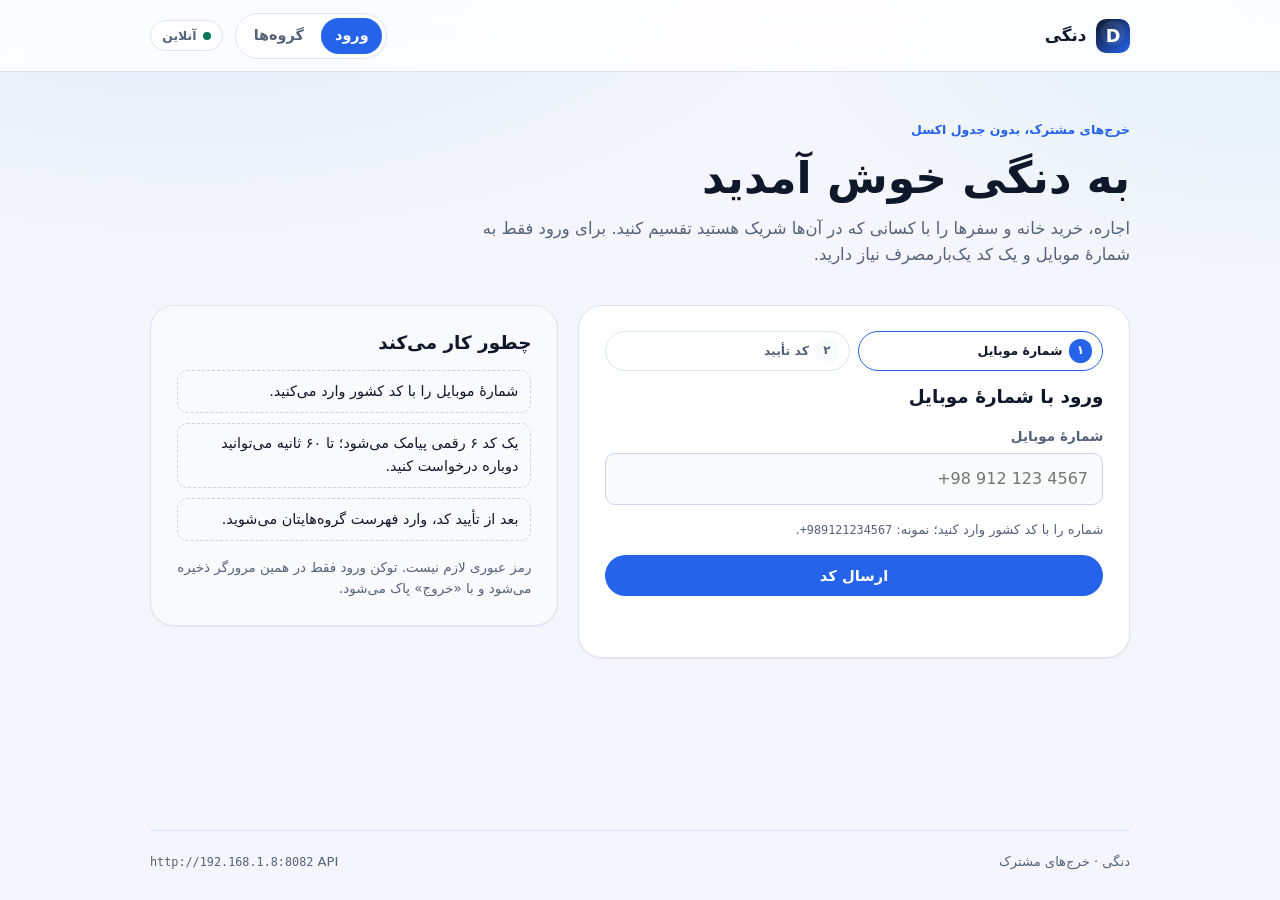
==== Frontend/index.html @ 61715ccf "feat(frontend): add multi-page phone OTP login flow - build two-step phone + SMS code login with loc" ====
<!doctype html>
<html lang="fa" dir="rtl">
  <head>
    <meta charset="utf-8" />
    <meta name="viewport" content="width=device-width, initial-scale=1, viewport-fit=cover" />
    <title>دنگی — خرج‌های مشترک</title>
    <meta
      name="description"
      content="دنگی خرج‌های مشترک را ساده می‌کند: گروه بسازید، هزینه‌ها را ثبت کنید و با دوستانتان حساب‌ها را تسویه کنید."
    />
    <meta name="theme-color" content="#0b1120" />
    <meta name="color-scheme" content="light dark" />

    <link rel="manifest" href="manifest.webmanifest" />
    <link rel="icon" href="icons/icon.svg" type="image/svg+xml" />
    <link rel="icon" href="icons/favicon-32.png" sizes="32x32" type="image/png" />
    <link rel="apple-touch-icon" href="icons/apple-touch-icon.png" sizes="180x180" />

    <link rel="stylesheet" href="css/styles.css" />
    <script src="js/guard.js" data-auth="gate"></script>
  </head>

  <body>
    <main id="app" class="app-main" tabindex="-1">
      <section class="view" aria-labelledby="gate-title">
        <div class="card error-card">
          <p class="eyebrow">دنگی</p>
          <h1 id="gate-title">در حال انتقال…</h1>
          <p class="lede">اگر انتقال انجام نشد، یکی از گزینه‌های زیر را انتخاب کنید.</p>
          <div class="button-row">
            <a class="button button-primary" href="login.html">ورود</a>
            <a class="button button-secondary" href="groups.html">گروه‌ها</a>
          </div>
        </div>
      </section>
    </main>

    <noscript>
      <p class="noscript">
        دنگی برای کار کردن به جاوااسکریپت نیاز دارد. از پیوندهای بالا استفاده کنید.
      </p>
    </noscript>
  </body>
</html>
---- Frontend/css/styles.css ----
/* ==========================================================================
   Dongi — frontend scaffold styles
   Light and dark themes, no framework. Mobile first, progressively enhanced.
   Persian (fa) copy sets `dir="rtl"` on <html>; layout uses logical properties
   so it mirrors correctly, and the type stack prefers Persian-capable fonts.
   ========================================================================== */

:root {
  color-scheme: light dark;

  --bg: #f4f6fb;
  --bg-glow-a: rgb(37 99 235 / 0.1);
  --bg-glow-b: rgb(14 165 233 / 0.08);
  --surface: #ffffff;
  --surface-muted: #f8fafc;
  --text: #0f172a;
  --text-muted: #55627a;
  --border: #dde4f0;
  --border-strong: #c8d3e5;
  --brand: #2563eb;
  --brand-strong: #1d4ed8;
  --brand-soft: rgb(37 99 235 / 0.1);
  --on-brand: #ffffff;
  --success: #047857;
  --success-soft: rgb(4 120 87 / 0.12);
  --danger: #b91c1c;
  --danger-soft: rgb(185 28 28 / 0.12);
  --warning: #b45309;
  --focus: #1d4ed8;
  --shadow-sm: 0 1px 2px rgb(15 23 42 / 0.06);
  --shadow-md: 0 18px 40px -28px rgb(15 23 42 / 0.45);
  --radius-sm: 10px;
  --radius-md: 16px;
  --radius-lg: 24px;
  --header-bg: rgb(255 255 255 / 0.82);
  --max-width: 980px;

  --font-body: "Vazirmatn", "Vazir", "IRANSansX", "IRANSans", "Noto Sans Arabic",
    "Segoe UI", Tahoma, "Geeza Pro", system-ui, -apple-system, sans-serif;
  --font-mono: ui-monospace, SFMono-Regular, "Cascadia Code", "Segoe UI Mono",
    Menlo, Consolas, monospace;
}

@media (prefers-color-scheme: dark) {
  :root {
    --bg: #0b1120;
    --bg-glow-a: rgb(37 99 235 / 0.22);
    --bg-glow-b: rgb(14 165 233 / 0.12);
    --surface: #111a2e;
    --surface-muted: #0e1628;
    --text: #e8eefb;
    --text-muted: #9aa8c2;
    --border: #22304a;
    --border-strong: #31415f;
    --brand: #60a5fa;
    --brand-strong: #93c5fd;
    --brand-soft: rgb(96 165 250 / 0.16);
    --on-brand: #08111f;
    --success: #34d399;
    --success-soft: rgb(52 211 153 / 0.16);
    --danger: #fca5a5;
    --danger-soft: rgb(248 113 113 / 0.16);
    --warning: #fbbf24;
    --focus: #93c5fd;
    --shadow-sm: 0 1px 2px rgb(0 0 0 / 0.4);
    --shadow-md: 0 22px 50px -30px rgb(0 0 0 / 0.85);
    --header-bg: rgb(11 17 32 / 0.82);
  }
}

*,
*::before,
*::after {
  box-sizing: border-box;
}

html {
  -webkit-text-size-adjust: 100%;
}

body {
  margin: 0;
  min-height: 100vh;
  min-height: 100dvh;
  font-family: var(--font-body);
  font-size: 1rem;
  line-height: 1.6;
  color: var(--text);
  background-color: var(--bg);
  background-image:
    radial-gradient(60rem 30rem at 15% -10%, var(--bg-glow-a), transparent 70%),
    radial-gradient(50rem 28rem at 100% 0%, var(--bg-glow-b), transparent 65%);
  background-repeat: no-repeat;
  -webkit-font-smoothing: antialiased;
}

h1,
h2,
h3 {
  line-height: 1.35;
  text-wrap: balance;
}

h1 {
  font-size: clamp(2rem, 5vw, 2.75rem);
  letter-spacing: normal;
  margin: 0 0 0.5rem;
}

h2 {
  font-size: 1.15rem;
  letter-spacing: normal;
  margin: 0 0 0.5rem;
}

p {
  margin: 0 0 1rem;
}

p:last-child {
  margin-bottom: 0;
}

a {
  color: var(--brand);
  text-decoration: none;
  text-underline-offset: 0.15em;
}

a:hover {
  text-decoration: underline;
}

code,
.mono {
  font-family: var(--font-mono);
  font-size: 0.9em;
  /* Code and identifiers keep their Latin order inside RTL prose. */
  direction: ltr;
  unicode-bidi: isolate;
}

code {
  padding: 0.1em 0.35em;
  border-radius: 6px;
  background: var(--brand-soft);
  color: var(--text);
  overflow-wrap: anywhere;
}

img {
  max-width: 100%;
  height: auto;
}

button,
input {
  font: inherit;
}

:focus-visible {
  outline: 3px solid var(--focus);
  outline-offset: 3px;
  border-radius: 6px;
}

[hidden] {
  display: none !important;
}

/* --------------------------------------------------------------------------
   Shell
   -------------------------------------------------------------------------- */

.skip-link {
  position: absolute;
  top: 0.75rem;
  inset-inline-start: 0.75rem;
  z-index: 100;
  padding: 0.65rem 1rem;
  border-radius: var(--radius-sm);
  background: var(--surface);
  color: var(--text);
  box-shadow: var(--shadow-md);
  transform: translateY(-160%);
  transition: transform 120ms ease-out;
}

.skip-link:focus {
  transform: translateY(0);
}

.app-shell {
  display: flex;
  flex-direction: column;
  min-height: 100vh;
  min-height: 100dvh;
}

.app-header {
  position: sticky;
  top: 0;
  z-index: 20;
  border-bottom: 1px solid var(--border);
  background: var(--header-bg);
  backdrop-filter: blur(14px);
  -webkit-backdrop-filter: blur(14px);
}

.app-header-inner {
  display: flex;
  align-items: center;
  justify-content: space-between;
  gap: 1rem;
  width: min(100% - 2.5rem, var(--max-width));
  margin-inline: auto;
  padding-block: 0.8rem;
}

.brand {
  display: inline-flex;
  align-items: center;
  gap: 0.6rem;
  color: var(--text);
  font-weight: 700;
  font-size: 1.05rem;
  letter-spacing: normal;
}

.brand:hover {
  text-decoration: none;
}

.brand-mark {
  width: 34px;
  height: 34px;
  border-radius: 10px;
  box-shadow: var(--shadow-sm);
}

.header-tools {
  display: flex;
  align-items: center;
  gap: 0.75rem;
}

.app-nav {
  display: flex;
  gap: 0.25rem;
  padding: 0.25rem;
  border: 1px solid var(--border);
  border-radius: 999px;
  background: var(--surface);
}

.app-nav a {
  padding: 0.4rem 0.85rem;
  border-radius: 999px;
  color: var(--text-muted);
  font-size: 0.9rem;
  font-weight: 600;
}

.app-nav a:hover {
  color: var(--text);
  background: var(--surface-muted);
  text-decoration: none;
}

.app-nav a[aria-current="page"] {
  color: var(--on-brand);
  background: var(--brand);
}

.status-pill {
  display: inline-flex;
  align-items: center;
  gap: 0.4rem;
  padding: 0.3rem 0.7rem;
  border-radius: 999px;
  border: 1px solid var(--border);
  background: var(--surface);
  color: var(--text-muted);
  font-size: 0.78rem;
  font-weight: 600;
  white-space: nowrap;
}

.status-pill::before {
  content: "";
  width: 8px;
  height: 8px;
  border-radius: 50%;
  background: var(--success);
}

.status-pill[data-state="offline"]::before {
  background: var(--warning);
}

.app-main {
  flex: 1;
  width: min(100% - 2.5rem, var(--max-width));
  margin-inline: auto;
  padding-block: clamp(1.5rem, 4vw, 3rem) 3rem;
}

.app-main:focus,
h1[tabindex="-1"]:focus {
  /* Route changes move focus to the view heading for screen readers; the
     heading is not interactive, so it does not need a focus ring. */
  outline: none;
}

.loading {
  padding: 3rem 0;
  color: var(--text-muted);
  text-align: center;
}

.app-footer {
  display: flex;
  flex-wrap: wrap;
  justify-content: space-between;
  gap: 0.5rem 1rem;
  width: min(100% - 2.5rem, var(--max-width));
  margin-inline: auto;
  padding-block: 1.25rem 1.75rem;
  border-top: 1px solid var(--border);
  color: var(--text-muted);
  font-size: 0.82rem;
}

.app-footer p {
  margin: 0;
}

.app-footer-meta code {
  background: none;
  padding: 0;
  color: inherit;
}

/* --------------------------------------------------------------------------
   Views and cards
   -------------------------------------------------------------------------- */

.view {
  animation: view-in 220ms ease-out both;
}

@keyframes view-in {
  from {
    opacity: 0;
    transform: translateY(6px);
  }
  to {
    opacity: 1;
    transform: none;
  }
}

.eyebrow {
  margin: 0 0 0.5rem;
  color: var(--brand);
  font-size: 0.78rem;
  font-weight: 700;
  letter-spacing: normal;
}

.lede {
  max-width: 62ch;
  color: var(--text-muted);
  font-size: 1.03rem;
}

.hero-copy {
  margin-bottom: clamp(1.5rem, 3vw, 2.25rem);
}

.view-header {
  display: flex;
  align-items: flex-start;
  justify-content: space-between;
  gap: 1.25rem;
  margin-bottom: clamp(1.5rem, 3vw, 2rem);
}

.view-header > div {
  min-width: 0;
}

.group-header {
  justify-content: flex-start;
  align-items: center;
}

.card {
  padding: clamp(1.15rem, 2.4vw, 1.6rem);
  border: 1px solid var(--border);
  border-radius: var(--radius-lg);
  background: var(--surface);
  box-shadow: var(--shadow-sm);
}

.panel-grid {
  display: grid;
  grid-template-columns: minmax(0, 1.15fr) minmax(0, 0.85fr);
  gap: 1.25rem;
  align-items: start;
}

.auth-card {
  display: grid;
  gap: 0.9rem;
}

.auth-card h2 {
  margin-bottom: 0.1rem;
}

.auth-form {
  display: grid;
  gap: 0.9rem;
}

.login-steps {
  display: flex;
  gap: 0.5rem;
  margin: 0;
  padding: 0;
  list-style: none;
}

.login-step {
  display: flex;
  align-items: center;
  gap: 0.4rem;
  flex: 1;
  min-width: 0;
  padding: 0.45rem 0.65rem;
  border: 1px solid var(--border);
  border-radius: 999px;
  color: var(--text-muted);
  font-size: 0.78rem;
  font-weight: 600;
}

.login-step .step-number {
  display: inline-grid;
  place-items: center;
  flex: none;
  width: 1.45rem;
  height: 1.45rem;
  border-radius: 50%;
  background: var(--surface-muted);
  color: var(--text-muted);
  font-size: 0.75rem;
}

.login-step[aria-current="step"] {
  border-color: var(--brand);
  color: var(--text);
}

.login-step[aria-current="step"] .step-number {
  background: var(--brand);
  color: var(--on-brand);
}

.login-step[data-complete="true"] {
  border-color: var(--success);
  color: var(--success);
}

.login-step[data-complete="true"] .step-number {
  background: var(--success-soft);
  color: var(--success);
}

.code-intro {
  margin: 0;
  color: var(--text-muted);
  font-size: 0.9rem;
}

.phone-display {
  color: var(--text);
  font-family: var(--font-mono);
  font-size: 0.9em;
  unicode-bidi: isolate;
}

.link-button {
  padding: 0;
  border: 0;
  background: none;
  color: var(--brand);
  font: inherit;
  font-weight: 600;
  text-decoration: underline;
  text-underline-offset: 0.15em;
  cursor: pointer;
}

.link-button:hover {
  color: var(--brand-strong);
}

.code-input {
  font-family: var(--font-mono);
  font-size: 1.2rem;
  font-variant-numeric: tabular-nums;
  letter-spacing: 0.35em;
  text-align: center;
}

.field-error {
  margin: -0.35rem 0 0;
  color: var(--danger);
  font-size: 0.84rem;
  font-weight: 600;
}

.field-error:empty {
  display: none;
}

.field input[aria-invalid="true"] {
  border-color: var(--danger);
  background: var(--danger-soft);
}

.login-note {
  margin-top: 1rem;
  font-size: 0.84rem;
}

.field {
  display: grid;
  gap: 0.35rem;
}

.field > span {
  font-size: 0.85rem;
  font-weight: 600;
  color: var(--text-muted);
}

.field input {
  width: 100%;
  padding: 0.75rem 0.9rem;
  border: 1px solid var(--border-strong);
  border-radius: var(--radius-sm);
  background: var(--surface-muted);
  color: var(--text);
  transition: border-color 120ms ease, background-color 120ms ease;
}

.field input:hover {
  border-color: var(--brand);
}

.field input:focus {
  outline: 2px solid var(--focus);
  outline-offset: 1px;
  background: var(--surface);
}

/* Phone numbers stay LTR (`dir="ltr"` on the input) but align with the RTL
   form's reading edge. */
.field input[type="tel"] {
  text-align: right;
  font-variant-numeric: tabular-nums;
}

.field-hint {
  margin: 0;
  color: var(--text-muted);
  font-size: 0.82rem;
}

.form-status {
  min-height: 1.3rem;
  margin: 0;
  color: var(--text-muted);
  font-size: 0.88rem;
}

.form-status[data-state="info"] {
  color: var(--brand);
}

.form-status[data-state="success"] {
  color: var(--success);
}

.form-status[data-state="error"] {
  color: var(--danger);
}

.preview-card {
  background: var(--surface-muted);
}

.route-list {
  display: grid;
  gap: 0.6rem;
  margin: 0.9rem 0 0;
  padding: 0;
  list-style: none;
}

.route-list li {
  padding: 0.55rem 0.75rem;
  border: 1px dashed var(--border-strong);
  border-radius: var(--radius-sm);
  font-size: 0.9rem;
}

.button {
  display: inline-flex;
  align-items: center;
  justify-content: center;
  gap: 0.4rem;
  min-height: 2.6rem;
  padding: 0.6rem 1.15rem;
  border: 1px solid transparent;
  border-radius: 999px;
  background: var(--surface-muted);
  color: var(--text);
  font-size: 0.92rem;
  font-weight: 600;
  line-height: 1.2;
  cursor: pointer;
  transition: transform 120ms ease, background-color 120ms ease,
    border-color 120ms ease;
}

.button:hover:not(:disabled) {
  transform: translateY(-1px);
  text-decoration: none;
}

.button:active:not(:disabled) {
  transform: none;
}

.button:disabled {
  cursor: not-allowed;
  opacity: 0.55;
}

.button-primary {
  background: var(--brand);
  color: var(--on-brand);
}

.button-primary:hover:not(:disabled) {
  background: var(--brand-strong);
  color: var(--on-brand);
}

.button-secondary {
  border-color: var(--border-strong);
  background: var(--surface);
  color: var(--text);
}

.button-secondary:hover:not(:disabled) {
  border-color: var(--brand);
  color: var(--brand);
}

.button-ghost {
  border-color: transparent;
  background: transparent;
  color: var(--text-muted);
}

.button-small {
  min-height: 2.15rem;
  padding: 0.4rem 0.85rem;
  font-size: 0.84rem;
}

.button-row {
  display: flex;
  flex-wrap: wrap;
  gap: 0.65rem;
}

/* --------------------------------------------------------------------------
   Groups
   -------------------------------------------------------------------------- */

.group-list {
  display: grid;
  gap: 0.7rem;
  margin: 0 0 1.5rem;
  padding: 0;
  list-style: none;
}

.group-card {
  display: flex;
  align-items: center;
  gap: 0.9rem;
  padding: 0.9rem 1rem;
  border: 1px solid var(--border);
  border-radius: var(--radius-md);
  background: var(--surface);
  box-shadow: var(--shadow-sm);
  color: var(--text);
  transition: border-color 120ms ease, transform 120ms ease,
    box-shadow 120ms ease;
}

.group-card:hover {
  border-color: var(--brand);
  transform: translateY(-1px);
  box-shadow: var(--shadow-md);
  text-decoration: none;
}

.avatar {
  display: inline-grid;
  place-items: center;
  flex: none;
  width: 2.75rem;
  height: 2.75rem;
  border-radius: 14px;
  background: var(--brand-soft);
  font-size: 1.3rem;
}

.avatar-lg {
  width: 4.25rem;
  height: 4.25rem;
  border-radius: 20px;
  font-size: 1.35rem;
  font-weight: 700;
  color: var(--brand);
}

.group-card-text {
  display: grid;
  gap: 0.1rem;
  min-width: 0;
}

.group-card-name {
  font-weight: 650;
}

.group-card-meta {
  color: var(--text-muted);
  font-size: 0.84rem;
}

.chevron {
  margin-inline-start: auto;
  color: var(--text-muted);
  font-size: 1.5rem;
  line-height: 1;
}

.back-link {
  display: inline-block;
  margin-bottom: 1.1rem;
  font-size: 0.9rem;
  font-weight: 600;
}

.stat-grid {
  display: grid;
  grid-template-columns: repeat(3, minmax(0, 1fr));
  gap: 0.85rem;
  margin-bottom: 1.25rem;
}

.stat-card {
  display: grid;
  gap: 0.3rem;
  padding: 1rem 1.1rem;
  border: 1px solid var(--border);
  border-radius: var(--radius-md);
  background: var(--surface);
}

.stat-label {
  color: var(--text-muted);
  font-size: 0.78rem;
  font-weight: 600;
  letter-spacing: normal;
}

.stat-value {
  font-size: 1.5rem;
  font-weight: 700;
}

.mono {
  overflow-wrap: anywhere;
}

.muted {
  color: var(--text-muted);
}

.skeleton-rows {
  display: grid;
  gap: 0.55rem;
  margin-top: 1rem;
}

.skeleton-rows span {
  display: block;
  height: 0.8rem;
  border-radius: 999px;
  background: linear-gradient(
    90deg,
    var(--surface-muted),
    var(--border),
    var(--surface-muted)
  );
  background-size: 200% 100%;
  animation: shimmer 1.6s linear infinite;
}

.skeleton-rows span:nth-child(2) {
  width: 82%;
}

.skeleton-rows span:nth-child(3) {
  width: 64%;
}

@keyframes shimmer {
  from {
    background-position: 200% 0;
  }
  to {
    background-position: -200% 0;
  }
}

/* --------------------------------------------------------------------------
   API check card
   -------------------------------------------------------------------------- */

.api-card {
  display: flex;
  flex-wrap: wrap;
  align-items: center;
  justify-content: space-between;
  gap: 1rem 1.5rem;
  background: var(--surface-muted);
}

.api-card h2 {
  margin-bottom: 0.25rem;
}

.api-card-actions {
  display: grid;
  gap: 0.4rem;
  justify-items: start;
}

.api-result {
  margin: 0;
  color: var(--text-muted);
  font-size: 0.85rem;
  overflow-wrap: anywhere;
}

.api-result[data-state="pending"] {
  color: var(--brand);
}

.api-result[data-state="ok"] {
  color: var(--success);
}

.api-result[data-state="error"] {
  color: var(--danger);
}

.error-card {
  max-width: 46rem;
}

/* --------------------------------------------------------------------------
   Update toast and noscript
   -------------------------------------------------------------------------- */

.update-toast {
  position: fixed;
  inset-inline: 0;
  bottom: 1.25rem;
  z-index: 50;
  display: flex;
  flex-wrap: wrap;
  align-items: center;
  gap: 0.75rem 1.25rem;
  width: min(100% - 2rem, 30rem);
  margin-inline: auto;
  padding: 0.85rem 1rem;
  border: 1px solid var(--border-strong);
  border-radius: var(--radius-md);
  background: var(--surface);
  box-shadow: var(--shadow-md);
}

.update-toast-text {
  margin: 0;
  font-size: 0.9rem;
  font-weight: 600;
}

.update-toast-actions {
  display: flex;
  gap: 0.5rem;
  margin-inline-start: auto;
}

.noscript {
  position: fixed;
  inset: auto 1rem 1rem;
  z-index: 60;
  margin: 0;
  padding: 1rem;
  border-radius: var(--radius-sm);
  background: var(--danger-soft);
  color: var(--danger);
  text-align: center;
}

/* --------------------------------------------------------------------------
   Responsive
   -------------------------------------------------------------------------- */

@media (max-width: 760px) {
  .panel-grid {
    grid-template-columns: minmax(0, 1fr);
  }

  .view-header {
    flex-direction: column;
  }

  .stat-grid {
    grid-template-columns: minmax(0, 1fr);
  }
}

@media (max-width: 560px) {
  .app-header-inner,
  .app-main,
  .app-footer {
    width: min(100% - 1.5rem, var(--max-width));
  }

  .app-header-inner {
    flex-wrap: wrap;
  }

  .header-tools {
    width: 100%;
    justify-content: space-between;
  }

  .brand-name {
    font-size: 1rem;
  }

  .app-nav a {
    padding: 0.35rem 0.7rem;
  }

  .status-pill {
    padding-inline: 0.6rem;
  }

  .app-footer {
    flex-direction: column;
  }
}

@media (prefers-reduced-motion: reduce) {
  *,
  *::before,
  *::after {
    animation-duration: 0.01ms !important;
    animation-iteration-count: 1 !important;
    transition-duration: 0.01ms !important;
    scroll-behavior: auto !important;
  }
}
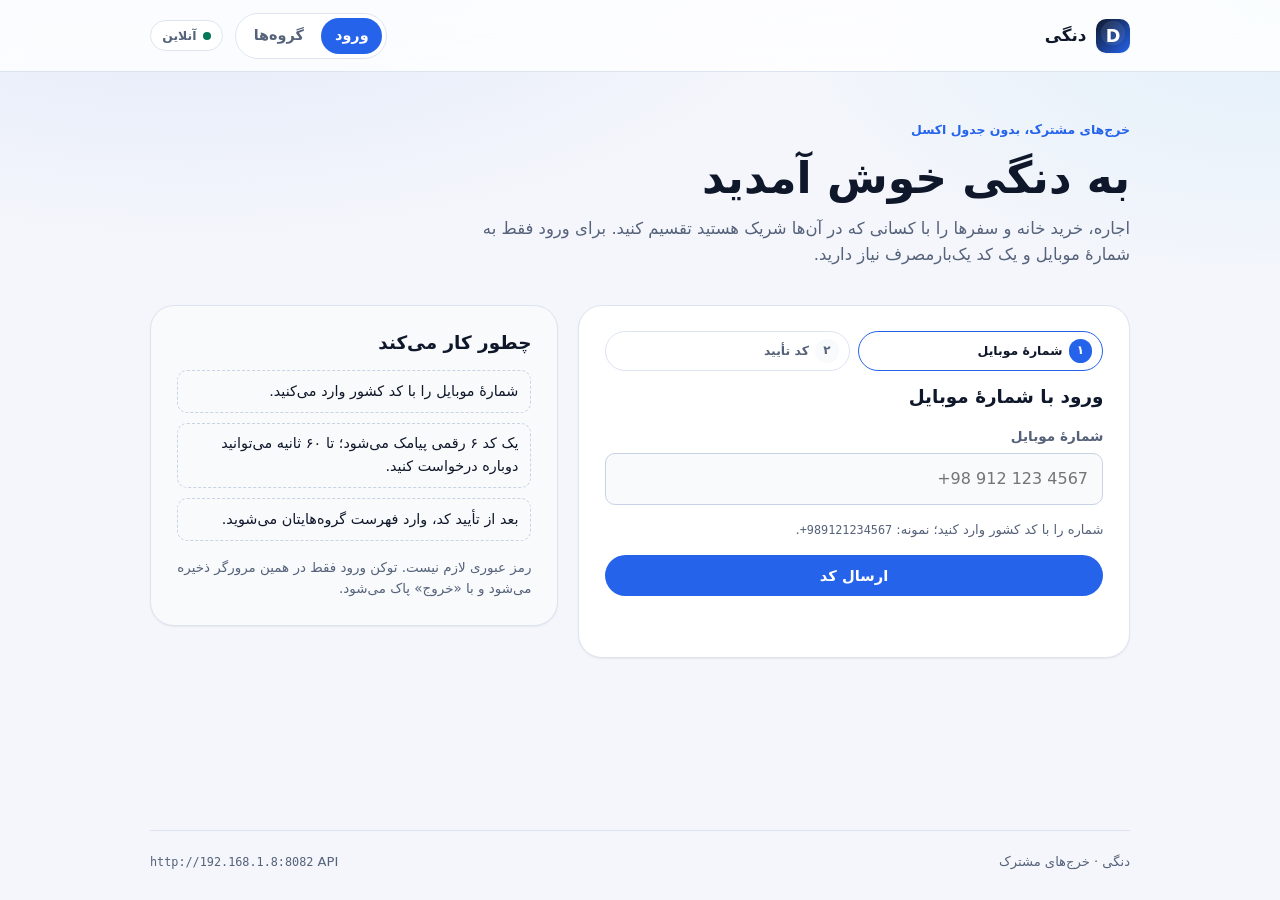
==== commit 0f3053c4: "feat(frontend): add groups list, create, and join flows - Load authenticated groups with member coun" ====
--- a/Frontend/index.html
+++ b/Frontend/index.html
@@ -29,7 +29,7 @@
           <p class="lede">اگر انتقال انجام نشد، یکی از گزینه‌های زیر را انتخاب کنید.</p>
           <div class="button-row">
             <a class="button button-primary" href="login.html">ورود</a>
-            <a class="button button-secondary" href="groups.html">گروه‌ها</a>
+            <a class="button button-secondary" href="groups.html#/groups">گروه‌ها</a>
           </div>
         </div>
       </section>
--- a/Frontend/css/styles.css
+++ b/Frontend/css/styles.css
@@ -845,6 +845,133 @@
   }
 }
 
+.stat-value-small {
+  font-size: 1rem;
+  font-weight: 600;
+  overflow-wrap: anywhere;
+}
+
+.stat-value-mono {
+  font-size: 0.95rem;
+  font-weight: 600;
+  overflow-wrap: anywhere;
+}
+
+.view-actions {
+  justify-content: flex-end;
+  align-items: flex-start;
+}
+
+.groups-status {
+  min-height: 0;
+  margin: -0.5rem 0 1rem;
+}
+
+.groups-status:empty {
+  display: none;
+}
+
+.groups-state {
+  display: grid;
+  gap: 0.85rem;
+  justify-items: start;
+}
+
+.groups-state .skeleton-rows {
+  width: 100%;
+  margin: 0;
+}
+
+.groups-state .loading {
+  padding: 0;
+  text-align: start;
+}
+
+.empty-state {
+  justify-items: center;
+  padding-block: clamp(2rem, 5vw, 3rem);
+  text-align: center;
+}
+
+.empty-state h2 {
+  margin-bottom: 0;
+}
+
+.empty-state .avatar {
+  font-size: 2rem;
+  background: var(--brand-soft);
+}
+
+.empty-state .button-row {
+  justify-content: center;
+}
+
+/* --------------------------------------------------------------------------
+   Dialogs
+   -------------------------------------------------------------------------- */
+
+.modal {
+  width: min(100% - 2rem, 30rem);
+  max-height: min(90vh, 44rem);
+  padding: 0;
+  overflow: auto;
+  border: 1px solid var(--border-strong);
+  border-radius: var(--radius-lg);
+  background: var(--surface);
+  color: var(--text);
+  box-shadow: var(--shadow-md);
+}
+
+.modal::backdrop {
+  background: rgb(8 15 30 / 0.6);
+  backdrop-filter: blur(3px);
+  -webkit-backdrop-filter: blur(3px);
+}
+
+.modal-form {
+  display: grid;
+  gap: 0.9rem;
+  padding: clamp(1.15rem, 3vw, 1.6rem);
+}
+
+.modal-header {
+  display: flex;
+  align-items: flex-start;
+  justify-content: space-between;
+  gap: 1rem;
+}
+
+.modal-header h2 {
+  margin: 0;
+  font-size: 1.3rem;
+}
+
+.icon-button {
+  display: inline-grid;
+  place-items: center;
+  flex: none;
+  width: 2.25rem;
+  height: 2.25rem;
+  padding: 0;
+  border: 1px solid var(--border);
+  border-radius: 50%;
+  background: var(--surface-muted);
+  color: var(--text-muted);
+  font-size: 1.35rem;
+  line-height: 1;
+  cursor: pointer;
+}
+
+.icon-button:hover {
+  border-color: var(--brand);
+  color: var(--brand);
+}
+
+/* Keep the page behind a modal from scrolling where :has is supported. */
+body:has(dialog[open]) {
+  overflow: hidden;
+}
+
 /* --------------------------------------------------------------------------
    API check card
    -------------------------------------------------------------------------- */
@@ -983,6 +1110,15 @@
     padding-inline: 0.6rem;
   }
 
+  .view-actions {
+    width: 100%;
+    justify-content: stretch;
+  }
+
+  .view-actions .button {
+    flex: 1;
+  }
+
   .app-footer {
     flex-direction: column;
   }
